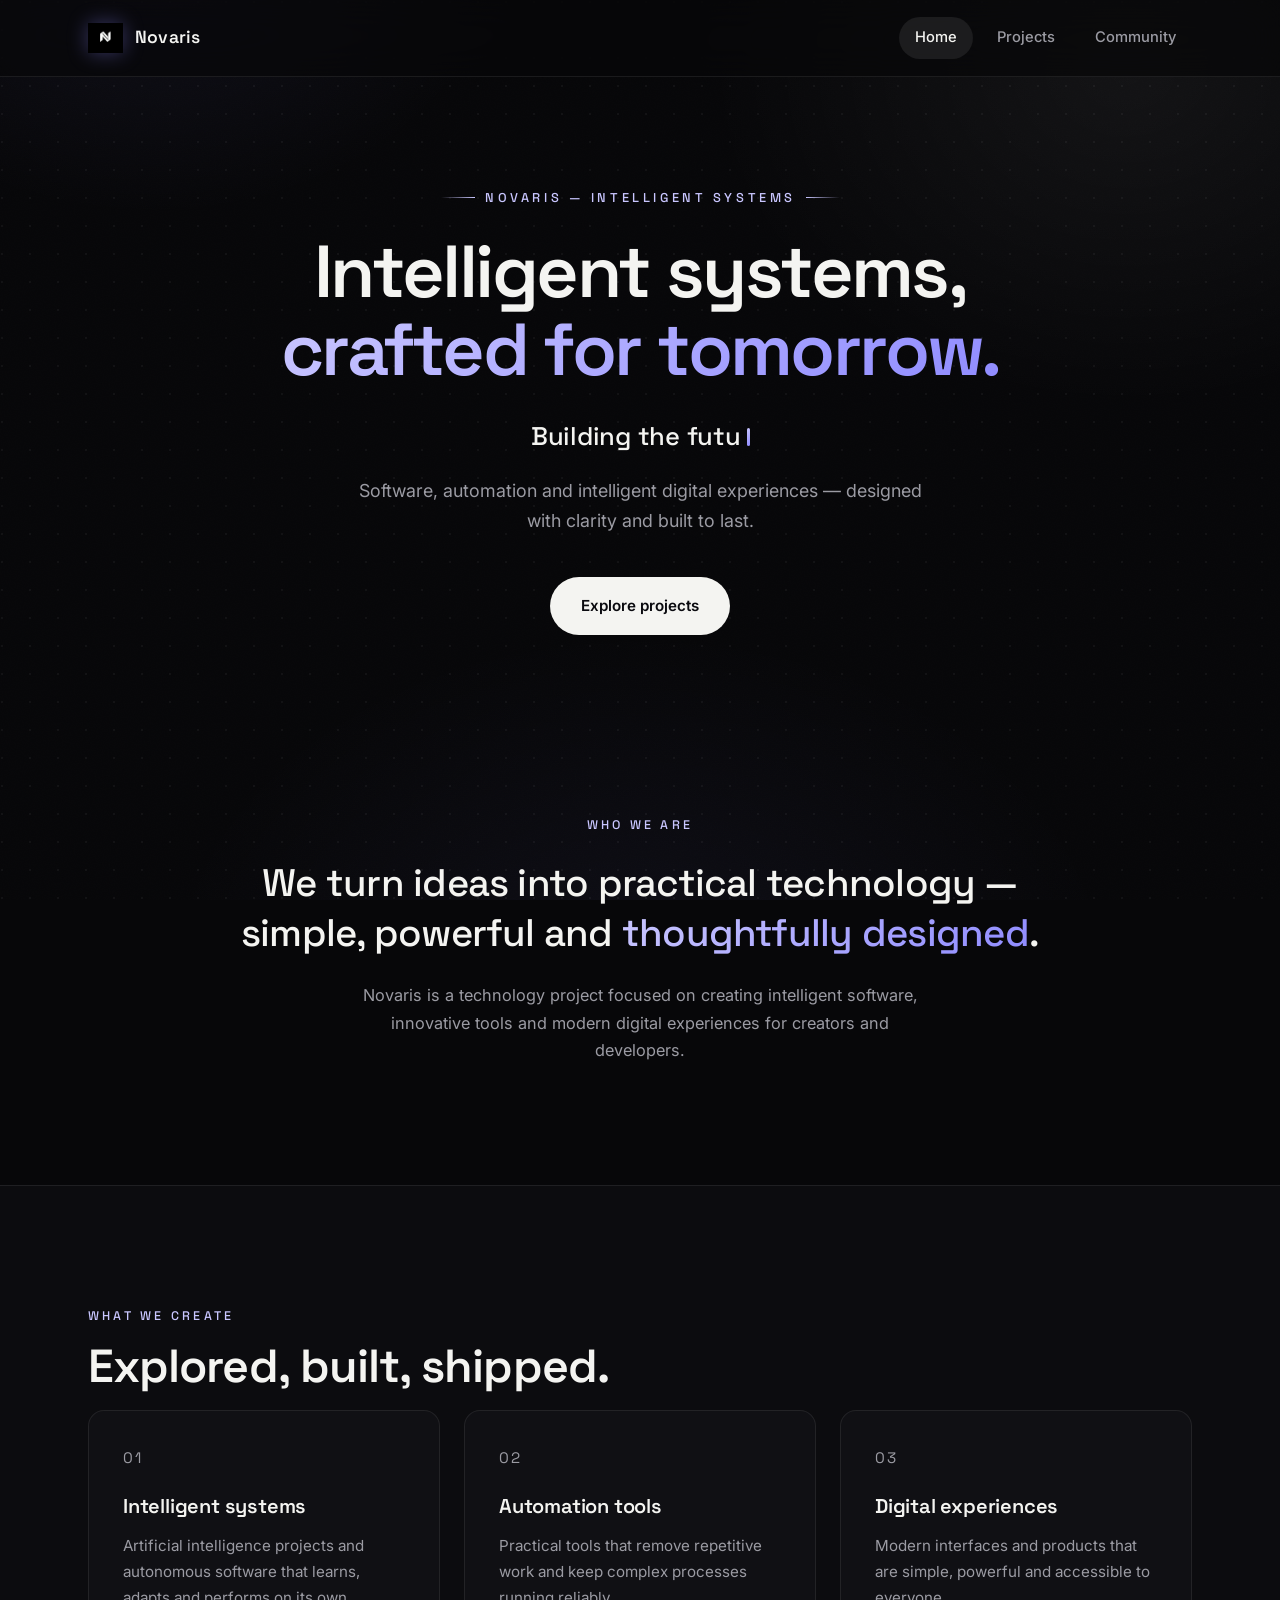
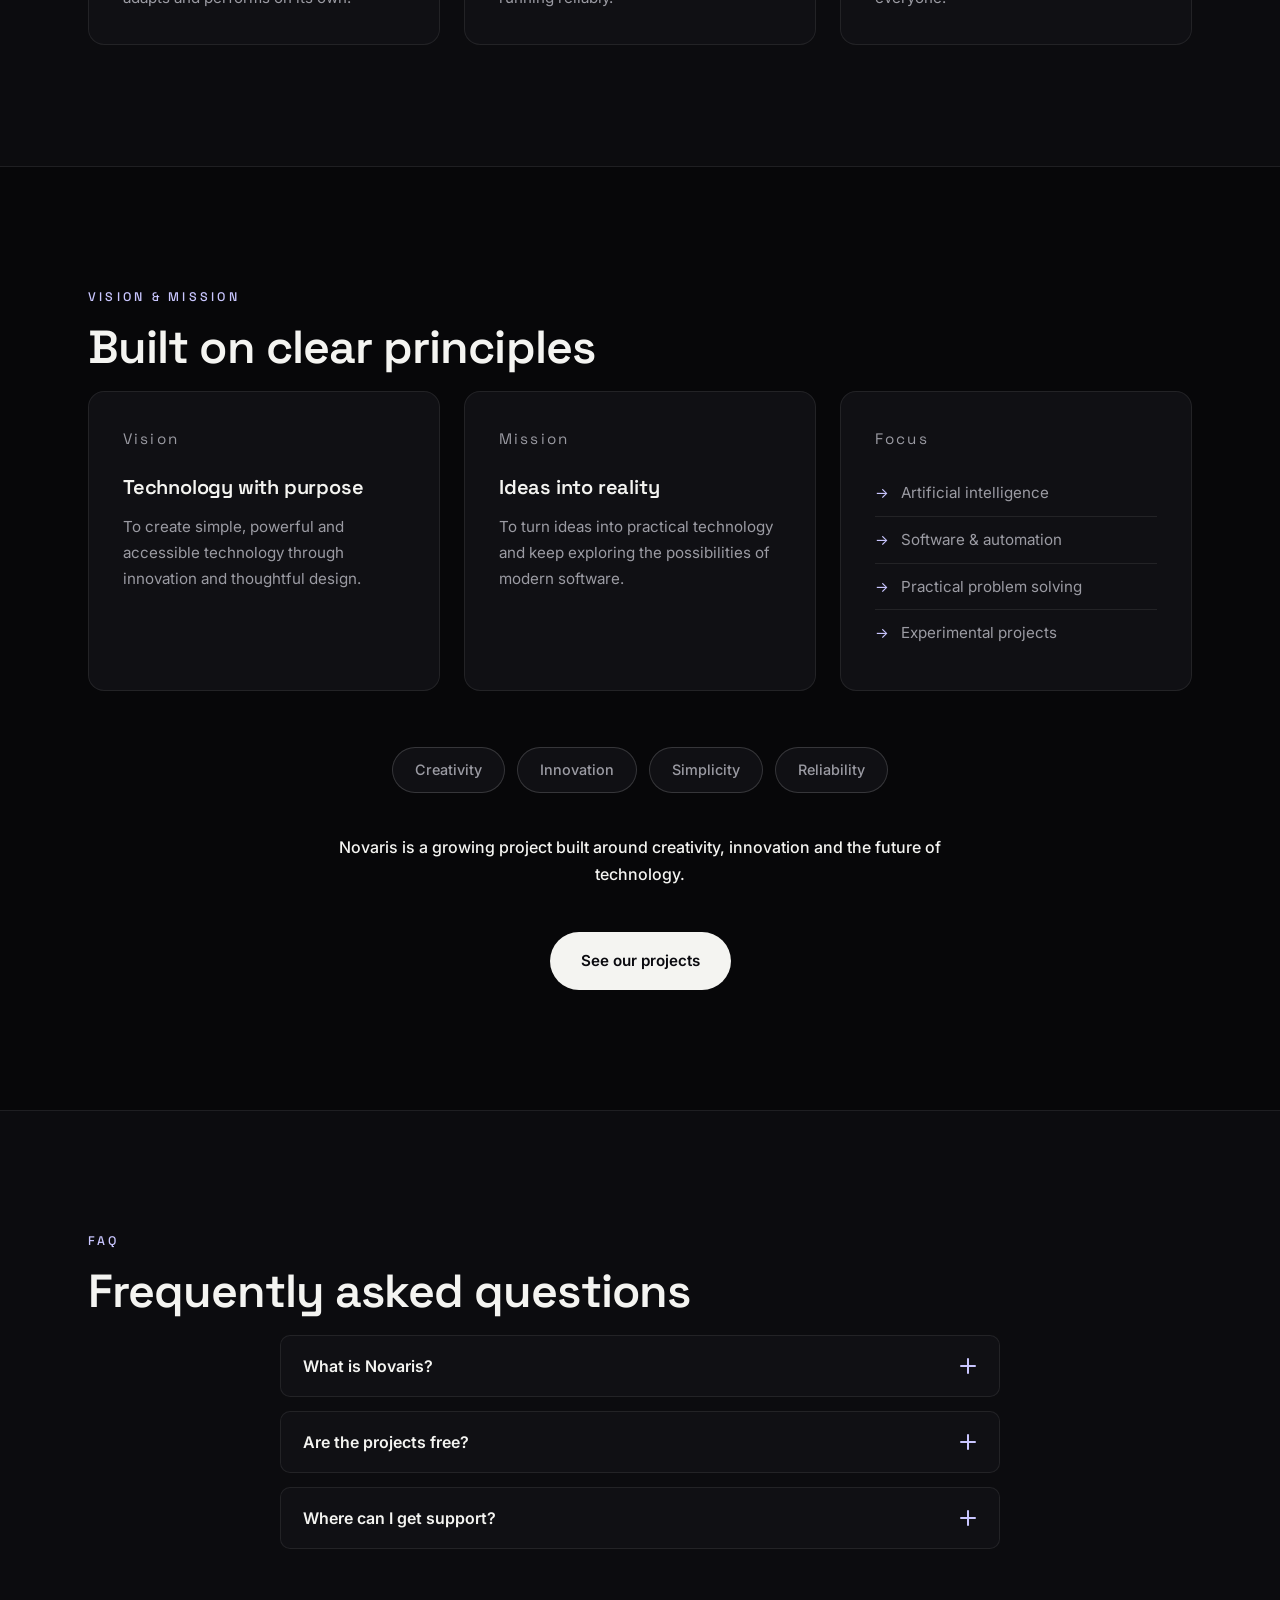
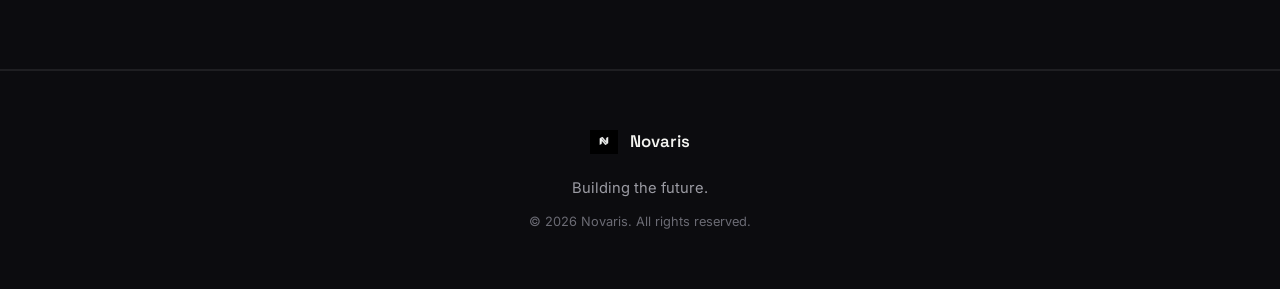
==== index.html @ 2b7970c2 "Fix warning triangle and add translucent orange bg to discontinued cards" ====
<!DOCTYPE html>
<html lang="en">
<head>
    <meta charset="UTF-8">
    <meta name="viewport" content="width=device-width, initial-scale=1.0">
    <title>Novaris — Intelligent Systems</title>
    <meta name="description" content="Novaris builds high-quality software, automation tools, and intelligent digital solutions. Building the future.">
    <link rel="icon" type="image/png" href="assets/logo.png">
    <link rel="preconnect" href="https://fonts.googleapis.com">
    <link rel="preconnect" href="https://fonts.gstatic.com" crossorigin>
    <link href="https://fonts.googleapis.com/css2?family=Inter:wght@300;400;500;600;700&family=Space+Grotesk:wght@400;500;600;700&display=swap" rel="stylesheet">
    <link rel="stylesheet" href="styles.css?v=14">
</head>
<body>

    <div class="page-bg" aria-hidden="true"></div>

    <header class="site-header">
        <nav class="nav container">
            <a href="index.html" class="nav-logo">
                <img src="assets/logo.png" alt="Novaris logo">
                <span>Novaris</span>
            </a>
            <button class="nav-toggle" aria-label="Menu" aria-expanded="false">
                <span></span>
                <span></span>
                <span></span>
            </button>
            <ul class="nav-links">
                <li><a href="index.html">Home</a></li>
                <li><a href="projects.html">Projects</a></li>
                <li><a href="community.html">Community</a></li>
            </ul>
        </nav>
    </header>

    <main>

        <!-- ============ HERO ============ -->
        <section class="hero">
            <div class="container hero-inner">
                <p class="hero-label reveal">Novaris — Intelligent Systems</p>
                <h1 class="hero-title reveal reveal-delay-1">
                    Intelligent systems, <span class="grad">crafted for tomorrow.</span>
                </h1>
                <div class="hero-type reveal reveal-delay-2">
                    <span class="hero-type-text" id="typewriter" aria-label="Animated tagline"></span><span class="type-cursor" aria-hidden="true"></span>
                </div>
                <p class="hero-tagline reveal reveal-delay-3">
                    Software, automation and intelligent digital experiences —
                    designed with clarity and built to last.
                </p>
                <div class="hero-actions reveal reveal-delay-3">
                    <a href="projects.html" class="btn btn-primary">Explore projects</a>
                </div>
            </div>
        </section>

        <!-- ============ STATEMENT ============ -->
        <section class="section statement">
            <div class="container">
                <p class="section-label reveal">Who we are</p>
                <p class="statement-text reveal reveal-delay-1">
                    We turn ideas into practical technology — simple, powerful and
                    <span class="grad">thoughtfully designed</span>.
                </p>
                <p class="statement-sub reveal reveal-delay-2">
                    Novaris is a technology project focused on creating intelligent software,
                    innovative tools and modern digital experiences for creators and developers.
                </p>
            </div>
        </section>

        <!-- ============ WHAT WE DO ============ -->
        <section class="section section-alt">
            <div class="container">
                <p class="section-label reveal">What we create</p>
                <h2 class="section-title reveal reveal-delay-1">Explored, built, shipped.</h2>
                <div class="about-grid">
                    <div class="about-block reveal reveal-delay-1">
                        <p class="about-num">01</p>
                        <h3>Intelligent systems</h3>
                        <p>
                            Artificial intelligence projects and autonomous software that
                            learns, adapts and performs on its own.
                        </p>
                    </div>
                    <div class="about-block reveal reveal-delay-2">
                        <p class="about-num">02</p>
                        <h3>Automation tools</h3>
                        <p>
                            Practical tools that remove repetitive work and keep complex
                            processes running reliably.
                        </p>
                    </div>
                    <div class="about-block reveal reveal-delay-3">
                        <p class="about-num">03</p>
                        <h3>Digital experiences</h3>
                        <p>
                            Modern interfaces and products that are simple, powerful and
                            accessible to everyone.
                        </p>
                    </div>
                </div>
            </div>
        </section>

        <!-- ============ VISION & VALUES ============ -->
        <section class="section">
            <div class="container">
                <p class="section-label reveal">Vision &amp; mission</p>
                <h2 class="section-title reveal reveal-delay-1">Built on clear principles</h2>
                <div class="about-grid">
                    <div class="about-block reveal reveal-delay-1">
                        <p class="about-num">Vision</p>
                        <h3>Technology with purpose</h3>
                        <p>
                            To create simple, powerful and accessible technology through
                            innovation and thoughtful design.
                        </p>
                    </div>
                    <div class="about-block reveal reveal-delay-2">
                        <p class="about-num">Mission</p>
                        <h3>Ideas into reality</h3>
                        <p>
                            To turn ideas into practical technology and keep exploring the
                            possibilities of modern software.
                        </p>
                    </div>
                    <div class="about-block reveal reveal-delay-3">
                        <p class="about-num">Focus</p>
                        <ul class="about-list">
                            <li>Artificial intelligence</li>
                            <li>Software &amp; automation</li>
                            <li>Practical problem solving</li>
                            <li>Experimental projects</li>
                        </ul>
                    </div>
                </div>

                <div class="values reveal">
                    <span class="value">Creativity</span>
                    <span class="value">Innovation</span>
                    <span class="value">Simplicity</span>
                    <span class="value">Reliability</span>
                </div>

                <p class="about-outro reveal">
                    Novaris is a growing project built around creativity, innovation and the
                    future of technology.
                </p>

                <div class="home-actions reveal" style="display:flex; justify-content:center; gap:14px; margin-top:44px; flex-wrap:wrap;">
                    <a href="projects.html" class="btn btn-primary">See our projects</a>
                </div>
            </div>
        </section>

        <!-- ============ FAQ ============ -->
        <section class="section section-alt">
            <div class="container">
                <p class="section-label reveal">FAQ</p>
                <h2 class="section-title reveal reveal-delay-1">Frequently asked questions</h2>
                <div class="faq-list">
                    <div class="faq-item reveal reveal-delay-1">
                        <button class="faq-q" aria-expanded="false">
                            <span>What is Novaris?</span>
                            <span class="faq-icon" aria-hidden="true"></span>
                        </button>
                        <div class="faq-a">
                            <p>
                                Novaris is a technology project focused on creating intelligent
                                software, automation tools and modern digital experiences.
                            </p>
                        </div>
                    </div>
                    <div class="faq-item reveal reveal-delay-2">
                        <button class="faq-q" aria-expanded="false">
                            <span>Are the projects free?</span>
                            <span class="faq-icon" aria-hidden="true"></span>
                        </button>
                        <div class="faq-a">
                            <p>
                                Yes. All projects published on the Projects page are free and
                                available for public download.
                            </p>
                        </div>
                    </div>
                    <div class="faq-item reveal reveal-delay-3">
                        <button class="faq-q" aria-expanded="false">
                            <span>Where can I get support?</span>
                            <span class="faq-icon" aria-hidden="true"></span>
                        </button>
                        <div class="faq-a">
                            <p>
                                Join our <a href="https://discord.gg/MXm9PwqFBa" target="_blank" rel="noopener">Discord community</a>.
                                You can ask questions, report issues and suggest ideas.
                            </p>
                        </div>
                    </div>
                </div>
            </div>
        </section>

    </main>

    <footer class="site-footer">
        <div class="container footer-inner">
            <div class="footer-brand">
                <img src="assets/logo.png" alt="Novaris logo">
                <span>Novaris</span>
            </div>
            <p class="footer-tag">Building the future.</p>
            <p class="footer-copy">© <span id="year"></span> Novaris. All rights reserved.</p>
        </div>
    </footer>

    <script src="script.js?v=10"></script>
</body>
</html>
---- styles.css ----
/* ============================================================
   NOVARIS — Design System
   Premium dark agency aesthetic
   ============================================================ */

:root {
    --bg: #070709;
    --bg-elev: #0c0c0f;
    --surface: #101014;
    --surface-2: #14141a;
    --line: rgba(255, 255, 255, 0.08);
    --line-strong: rgba(255, 255, 255, 0.16);
    --text: #f4f4f1;
    --text-muted: #9b9ba3;
    --text-faint: #6b6b74;
    --accent: #c9c6ff;
    --accent-2: #8f8bff;
    --accent-glow: rgba(140, 135, 255, 0.35);
    --grad: linear-gradient(135deg, var(--accent), var(--accent-2));
    --radius: 16px;
    --radius-sm: 10px;
    --max-width: 1160px;
    --font-body: 'Inter', -apple-system, BlinkMacSystemFont, 'Segoe UI', Roboto, sans-serif;
    --font-display: 'Space Grotesk', var(--font-body);
    --nav-h: 76px;
    --shadow: 0 20px 60px rgba(0, 0, 0, 0.55);
}

* {
    margin: 0;
    padding: 0;
    box-sizing: border-box;
}

html {
    scroll-behavior: smooth;
    scroll-padding-top: calc(var(--nav-h) + 16px);
}

body {
    font-family: var(--font-body);
    color: var(--text);
    background: var(--bg);
    line-height: 1.7;
    -webkit-font-smoothing: antialiased;
    overflow-x: hidden;
}

body.no-scroll {
    overflow: hidden;
}

::selection {
    background: var(--accent-2);
    color: #0a0a0f;
}

[hidden] {
    display: none !important;
}

.container {
    max-width: var(--max-width);
    margin: 0 auto;
    padding: 0 28px;
}

/* ============================================================
   BACKGROUND ORBS + GRAIN
   ============================================================ */

.page-bg {
    position: fixed;
    inset: 0;
    z-index: -1;
    pointer-events: none;
    background:
        radial-gradient(600px 480px at 12% -8%, rgba(140, 135, 255, 0.08), transparent 60%),
        radial-gradient(700px 560px at 88% 8%, rgba(255, 255, 255, 0.05), transparent 60%),
        radial-gradient(800px 600px at 50% 110%, rgba(140, 135, 255, 0.06), transparent 60%);
}

.page-bg::after {
    content: "";
    position: absolute;
    inset: 0;
    opacity: 0.025;
    background-image: url("data:image/svg+xml,%3Csvg xmlns='http://www.w3.org/2000/svg' width='160' height='160'%3E%3Cfilter id='n'%3E%3CfeTurbulence type='fractalNoise' baseFrequency='0.85' numOctaves='2'/%3E%3C/filter%3E%3Crect width='160' height='160' filter='url(%23n)' opacity='0.6'/%3E%3C/svg%3E");
}

.page-bg::before {
    content: "";
    position: absolute;
    inset: 0;
    opacity: 0.055;
    background-image: url("data:image/svg+xml,%3Csvg xmlns='http://www.w3.org/2000/svg' width='28' height='28'%3E%3Ccircle cx='2' cy='2' r='1.1' fill='%23ffffff'/%3E%3C/svg%3E");
}

/* ============================================================
   NAVIGATION
   ============================================================ */

.site-header {
    position: sticky;
    top: 0;
    z-index: 100;
    background: rgba(7, 7, 9, 0.72);
    backdrop-filter: blur(18px) saturate(1.4);
    -webkit-backdrop-filter: blur(18px) saturate(1.4);
    border-bottom: 1px solid var(--line);
}

.nav {
    display: flex;
    align-items: center;
    justify-content: space-between;
    height: var(--nav-h);
    gap: 24px;
}

.nav-logo {
    display: flex;
    align-items: center;
    gap: 12px;
    text-decoration: none;
    color: var(--text);
    font-weight: 600;
    letter-spacing: 0.01em;
    font-family: var(--font-display);
    font-size: 1.1rem;
}

.nav-logo img {
    height: 30px;
    width: auto;
    filter: drop-shadow(0 0 10px var(--accent-glow));
}

.nav-links {
    display: flex;
    list-style: none;
    align-items: center;
    gap: 8px;
}

.nav-links a {
    display: inline-block;
    text-decoration: none;
    color: var(--text-muted);
    font-size: 0.92rem;
    font-weight: 500;
    padding: 8px 16px;
    border-radius: 999px;
    transition: color 0.2s ease, background 0.2s ease;
}

.nav-links a:hover {
    color: var(--text);
    background: rgba(255, 255, 255, 0.06);
}

.nav-links a.active {
    color: var(--text);
    background: rgba(255, 255, 255, 0.08);
}

.nav-toggle {
    display: none;
    flex-direction: column;
    gap: 5px;
    background: none;
    border: none;
    cursor: pointer;
    padding: 8px;
}

.nav-toggle span {
    display: block;
    width: 22px;
    height: 2px;
    background: var(--text);
    border-radius: 2px;
    transition: transform 0.3s ease, opacity 0.3s ease;
}

.nav-toggle.active span:nth-child(1) {
    transform: translateY(7px) rotate(45deg);
}

.nav-toggle.active span:nth-child(2) {
    opacity: 0;
}

.nav-toggle.active span:nth-child(3) {
    transform: translateY(-7px) rotate(-45deg);
}

/* ============================================================
   HERO
   ============================================================ */

.hero {
    position: relative;
    padding: 110px 0 60px;
}

.hero-inner {
    max-width: 900px;
    margin: 0 auto;
    text-align: center;
    display: flex;
    flex-direction: column;
    align-items: center;
}

.hero-label {
    display: inline-flex;
    align-items: center;
    gap: 10px;
    font-family: var(--font-display);
    font-size: 0.8rem;
    font-weight: 500;
    letter-spacing: 0.28em;
    text-transform: uppercase;
    color: var(--accent);
    margin-bottom: 24px;
}

.hero-label::before {
    content: "";
    width: 34px;
    height: 1px;
    background: linear-gradient(90deg, transparent, var(--accent));
}

.hero-label::after {
    content: "";
    width: 34px;
    height: 1px;
    background: linear-gradient(90deg, var(--accent), transparent);
}

.hero-title {
    font-family: var(--font-display);
    font-size: clamp(2.4rem, 6.5vw, 4.6rem);
    font-weight: 600;
    letter-spacing: -0.035em;
    line-height: 1.06;
    margin-bottom: 26px;
    max-width: 18ch;
}

.hero-title .grad {
    background: var(--grad);
    -webkit-background-clip: text;
    background-clip: text;
    -webkit-text-fill-color: transparent;
    color: transparent;
}

.hero-type {
    display: flex;
    align-items: center;
    justify-content: center;
    min-height: 2.4em;
    margin-bottom: 18px;
}

.hero-type-text {
    font-family: var(--font-display);
    font-size: clamp(1.15rem, 2.6vw, 1.6rem);
    font-weight: 500;
    letter-spacing: -0.01em;
    color: var(--text);
    white-space: pre-wrap;
}

.type-cursor {
    display: inline-block;
    width: 3px;
    height: 1.15em;
    margin-left: 6px;
    background: var(--grad);
    border-radius: 2px;
    animation: blink 1s step-end infinite;
}

@keyframes blink {
    0%, 100% { opacity: 1; }
    50% { opacity: 0; }
}

.hero-tagline {
    font-size: 1.12rem;
    color: var(--text-muted);
    max-width: 52ch;
    margin-bottom: 40px;
}

.hero-actions {
    display: flex;
    gap: 14px;
    flex-wrap: wrap;
    justify-content: center;
}

/* ============================================================
   BUTTONS
   ============================================================ */

.btn {
    display: inline-flex;
    align-items: center;
    justify-content: center;
    gap: 8px;
    padding: 15px 30px;
    font-family: var(--font-body);
    font-size: 0.95rem;
    font-weight: 600;
    text-decoration: none;
    border: 1px solid transparent;
    border-radius: 999px;
    cursor: pointer;
    transition: all 0.25s ease;
    white-space: nowrap;
}

.btn-primary {
    background: var(--text);
    color: #0a0a0f;
}

.btn-primary:hover {
    background: #fff;
    box-shadow: 0 0 30px var(--accent-glow);
    transform: translateY(-2px);
}

.btn-accent {
    background: var(--grad);
    color: #0a0a0f;
}

.btn-accent:hover {
    box-shadow: 0 0 34px var(--accent-glow);
    transform: translateY(-2px);
}

.btn-outline {
    background: transparent;
    color: var(--text);
    border-color: var(--line-strong);
}

.btn-outline:hover {
    border-color: var(--accent);
    color: var(--accent);
    transform: translateY(-2px);
}

.btn-sm {
    padding: 10px 20px;
    font-size: 0.85rem;
}

/* ============================================================
   SECTIONS
   ============================================================ */

.section {
    padding: 120px 0;
}

.section-tight {
    padding: 72px 0;
}

.section-alt {
    background: var(--bg-elev);
    border-top: 1px solid var(--line);
    border-bottom: 1px solid var(--line);
}

.section-label {
    font-family: var(--font-display);
    font-size: 0.78rem;
    font-weight: 500;
    text-transform: uppercase;
    letter-spacing: 0.26em;
    color: var(--accent);
    margin-bottom: 14px;
}

.section-title {
    font-family: var(--font-display);
    font-size: clamp(1.9rem, 4vw, 2.9rem);
    font-weight: 600;
    letter-spacing: -0.02em;
    line-height: 1.1;
    margin-bottom: 18px;
}

.section-intro {
    max-width: 640px;
    color: var(--text-muted);
    font-size: 1.05rem;
    margin-bottom: 56px;
}

/* Page headers (inner pages) */
.page-head {
    padding: 96px 0 48px;
}

.page-title {
    font-family: var(--font-display);
    font-size: clamp(2.4rem, 6vw, 4rem);
    font-weight: 600;
    letter-spacing: -0.03em;
    line-height: 1.05;
    margin-bottom: 18px;
}

.page-head .section-intro {
    margin-bottom: 0;
}

/* ============================================================
   HOME: STATEMENT + ABOUT
   ============================================================ */

.statement {
    max-width: 900px;
    margin: 0 auto;
    text-align: center;
}

.statement .section-label {
    margin-bottom: 22px;
}

.statement-text {
    font-family: var(--font-display);
    font-size: clamp(1.5rem, 3.4vw, 2.4rem);
    font-weight: 500;
    letter-spacing: -0.02em;
    line-height: 1.3;
    color: var(--text);
}

.statement-text .grad {
    background: var(--grad);
    -webkit-background-clip: text;
    background-clip: text;
    -webkit-text-fill-color: transparent;
    color: transparent;
}

.statement-sub {
    margin-top: 24px;
    color: var(--text-muted);
    max-width: 560px;
    margin-left: auto;
    margin-right: auto;
    font-size: 1.02rem;
}

/* About grid on home */
.about-grid {
    display: grid;
    grid-template-columns: repeat(3, 1fr);
    gap: 24px;
}

.about-block {
    background: var(--surface);
    border: 1px solid var(--line);
    border-radius: var(--radius);
    padding: 34px;
    position: relative;
    overflow: hidden;
    transition: border-color 0.25s ease, transform 0.25s ease;
}

.about-block::before {
    content: "";
    position: absolute;
    top: 0;
    left: 0;
    right: 0;
    height: 1px;
    background: var(--grad);
    opacity: 0;
    transition: opacity 0.3s ease;
}

.about-block:hover {
    border-color: var(--line-strong);
    transform: translateY(-4px);
}

.about-block:hover::before {
    opacity: 1;
}

.about-num {
    font-family: var(--font-display);
    font-size: 0.8rem;
    color: var(--accent);
    letter-spacing: 0.14em;
    margin-bottom: 18px;
}

.about-block h3 {
    font-family: var(--font-display);
    font-size: 1.25rem;
    font-weight: 600;
    letter-spacing: -0.01em;
    margin-bottom: 10px;
}

.about-block p {
    color: var(--text-muted);
    font-size: 0.95rem;
}

.about-list {
    list-style: none;
    color: var(--text-muted);
    font-size: 0.95rem;
}

.about-list li {
    padding: 10px 0;
    border-bottom: 1px solid var(--line);
}

.about-list li:last-child {
    border-bottom: none;
}

.about-list li::before {
    content: "→";
    color: var(--accent);
    margin-right: 12px;
    font-size: 0.9rem;
}

.about-outro {
    margin-top: 40px;
    font-weight: 500;
    color: var(--text);
    max-width: 640px;
    margin-left: auto;
    margin-right: auto;
    text-align: center;
}

/* ============================================================
   VALUES PILLS
   ============================================================ */

.values {
    display: flex;
    flex-wrap: wrap;
    justify-content: center;
    gap: 12px;
    margin-top: 56px;
}

.value {
    border: 1px solid var(--line-strong);
    background: var(--surface);
    border-radius: 999px;
    padding: 10px 22px;
    font-weight: 500;
    font-size: 0.9rem;
    color: var(--text-muted);
    transition: all 0.2s ease;
}

.value:hover {
    color: var(--accent);
    border-color: var(--accent);
    box-shadow: 0 0 20px var(--accent-glow);
}

/* ============================================================
   PROJECTS: FILTERS
   ============================================================ */

.filters {
    margin-bottom: 48px;
    display: flex;
    align-items: flex-end;
    justify-content: space-between;
    gap: 32px;
    flex-wrap: wrap;
}

.search-input {
    flex: 1 1 420px;
    min-width: 300px;
    height: 58px;
    font-family: var(--font-body);
    font-size: 1rem;
    padding: 0 22px;
    border: 1px solid var(--line-strong);
    border-radius: var(--radius-sm);
    background: var(--surface);
    color: var(--text);
    transition: border-color 0.2s ease, box-shadow 0.2s ease;
}

.search-input::placeholder {
    color: var(--text-faint);
}

.search-input:focus {
    outline: none;
    border-color: var(--accent);
    box-shadow: 0 0 0 3px var(--accent-glow);
}

/* ============================================================
   PROJECTS: TAG FILTER DROPDOWN
   ============================================================ */

.tags-filter {
    position: relative;
    flex-shrink: 0;
}

.tags-btn {
    display: inline-flex;
    align-items: center;
    gap: 10px;
    height: 100%;
    min-height: 58px;
    font-family: var(--font-body);
    font-size: 0.95rem;
    font-weight: 600;
    padding: 0 20px;
    background: var(--surface);
    color: var(--text);
    border: 1px solid var(--line-strong);
    border-radius: var(--radius-sm);
    cursor: pointer;
    transition: border-color 0.2s ease, box-shadow 0.2s ease, background 0.2s ease;
}

.tags-btn:hover {
    border-color: var(--accent);
}

.tags-btn.active {
    border-color: var(--accent);
    box-shadow: 0 0 0 3px var(--accent-glow);
}

.tags-btn svg {
    width: 16px;
    height: 16px;
    flex-shrink: 0;
}

.tags-btn .tags-chev {
    width: 12px;
    height: 12px;
    transition: transform 0.25s ease;
}

.tags-btn.active .tags-chev {
    transform: rotate(180deg);
}

.tags-count {
    font-size: 0.78rem;
    font-weight: 700;
    min-width: 20px;
    height: 20px;
    padding: 0 6px;
    border-radius: 999px;
    background: var(--grad);
    color: #0a0a0f;
    display: inline-flex;
    align-items: center;
    justify-content: center;
}

.tags-menu {
    position: absolute;
    top: calc(100% + 10px);
    right: 0;
    min-width: 240px;
    background: var(--surface-2);
    border: 1px solid var(--line-strong);
    border-radius: 14px;
    padding: 8px;
    box-shadow: var(--shadow);
    z-index: 50;
    opacity: 0;
    transform: translateY(-8px) scale(0.98);
    transform-origin: top right;
    pointer-events: none;
    transition: opacity 0.22s ease, transform 0.22s cubic-bezier(0.22, 1, 0.36, 1);
}

.tags-menu.open {
    opacity: 1;
    transform: translateY(0) scale(1);
    pointer-events: auto;
}

.tag-option {
    display: flex;
    align-items: center;
    justify-content: space-between;
    gap: 12px;
    width: 100%;
    padding: 11px 14px;
    background: none;
    border: none;
    border-radius: 10px;
    font-family: var(--font-body);
    font-size: 0.92rem;
    font-weight: 500;
    color: var(--text-muted);
    cursor: pointer;
    text-align: left;
    transition: background 0.15s ease, color 0.15s ease;
}

.tag-option:hover {
    background: rgba(255, 255, 255, 0.06);
    color: var(--text);
}

.tag-option.active {
    color: var(--accent);
}

.tag-option .tag-check {
    width: 18px;
    height: 18px;
    flex-shrink: 0;
    border-radius: 6px;
    border: 1px solid var(--line-strong);
    display: inline-flex;
    align-items: center;
    justify-content: center;
    transition: all 0.15s ease;
}

.tag-option .tag-check svg {
    width: 11px;
    height: 11px;
    opacity: 0;
    transition: opacity 0.15s ease;
}

.tag-option.active .tag-check {
    background: var(--grad);
    border-color: transparent;
}

.tag-option.active .tag-check svg {
    opacity: 1;
}

/* ============================================================
   PROJECT CARD
   ============================================================ */

.projects-grid {
    display: grid;
    grid-template-columns: repeat(3, 1fr);
    gap: 24px;
}

.empty-state {
    grid-column: 1 / -1;
    text-align: center;
    color: var(--text-muted);
    padding: 70px 0;
    font-size: 1.02rem;
}

.project-card {
    background: var(--surface);
    border: 1px solid var(--line);
    border-radius: var(--radius);
    padding: 30px;
    display: flex;
    flex-direction: column;
    gap: 14px;
    position: relative;
    overflow: hidden;
    transition: border-color 0.25s ease, transform 0.25s ease, box-shadow 0.25s ease;
}

.project-card::after {
    content: "";
    position: absolute;
    top: 0;
    left: 0;
    right: 0;
    height: 1px;
    background: var(--grad);
    opacity: 0;
    transition: opacity 0.3s ease;
}

.project-card:hover {
    border-color: var(--line-strong);
    transform: translateY(-4px);
    box-shadow: var(--shadow);
}

.project-card:hover::after {
    opacity: 1;
}

.project-card.project-discontinued {
    background: rgba(255, 150, 30, 0.08);
}

.card-warning {
    position: absolute;
    top: 22px;
    right: 22px;
    width: 22px;
    height: 19px;
    background: #ffc400;
    clip-path: polygon(50% 0, 0 100%, 100% 100%);
    cursor: help;
}

.card-warning::after {
    content: "!";
    position: absolute;
    left: 50%;
    top: 4px;
    transform: translateX(-50%);
    font-size: 12px;
    font-weight: 800;
    color: #000;
    line-height: 1;
}

.project-title {
    font-family: var(--font-display);
    font-size: 1.2rem;
    font-weight: 600;
    letter-spacing: -0.01em;
}

.project-desc {
    color: var(--text-muted);
    font-size: 0.92rem;
    flex: 1;
}

.project-tags {
    display: flex;
    flex-wrap: wrap;
    gap: 8px;
}

.project-tag {
    font-size: 0.74rem;
    font-weight: 500;
    color: var(--accent);
    background: rgba(140, 135, 255, 0.1);
    border: 1px solid rgba(140, 135, 255, 0.22);
    border-radius: 999px;
    padding: 4px 12px;
}

.download-btn {
    width: 100%;
    justify-content: center;
}

/* ============================================================
   MODAL
   ============================================================ */

.modal-overlay {
    position: fixed;
    inset: 0;
    z-index: 200;
    background: rgba(5, 5, 8, 0.78);
    backdrop-filter: blur(8px);
    -webkit-backdrop-filter: blur(8px);
    display: flex;
    align-items: center;
    justify-content: center;
    padding: 24px;
    opacity: 0;
    animation: modalFade 0.25s ease forwards;
}

@keyframes modalFade {
    to {
        opacity: 1;
    }
}

.modal {
    position: relative;
    width: 100%;
    max-width: 520px;
    background: var(--surface-2);
    border: 1px solid var(--line-strong);
    border-radius: 22px;
    padding: 40px;
    max-height: 85vh;
    overflow-y: auto;
    box-shadow: var(--shadow);
    transform: translateY(12px);
    animation: modalUp 0.3s cubic-bezier(0.22, 1, 0.36, 1) forwards;
}

@keyframes modalUp {
    to {
        transform: translateY(0);
    }
}

.modal-accent {
    position: absolute;
    top: 0;
    left: 28px;
    right: 28px;
    height: 2px;
    background: var(--grad);
    border-radius: 999px;
    opacity: 0.7;
}

.modal-head {
    display: flex;
    align-items: center;
    gap: 16px;
    margin-bottom: 20px;
    padding-right: 24px;
}

.modal-icon {
    width: 48px;
    height: 48px;
    flex-shrink: 0;
    border-radius: 14px;
    background: linear-gradient(135deg, rgba(140, 135, 255, 0.18), rgba(140, 135, 255, 0.06));
    border: 1px solid rgba(140, 135, 255, 0.28);
    display: flex;
    align-items: center;
    justify-content: center;
    color: var(--accent);
}

.modal-icon svg {
    width: 22px;
    height: 22px;
}

.modal-kicker {
    font-family: var(--font-display);
    font-size: 0.7rem;
    font-weight: 500;
    letter-spacing: 0.22em;
    text-transform: uppercase;
    color: var(--accent);
    margin-bottom: 4px;
}

.modal-close {
    position: absolute;
    top: 16px;
    right: 18px;
    background: none;
    border: none;
    color: var(--text-muted);
    font-size: 1.5rem;
    line-height: 1;
    cursor: pointer;
    width: 36px;
    height: 36px;
    border-radius: 50%;
    display: flex;
    align-items: center;
    justify-content: center;
    transition: all 0.2s ease;
}

.modal-close:hover {
    color: var(--text);
    background: rgba(255, 255, 255, 0.08);
}

.modal-title {
    font-family: var(--font-display);
    font-size: 1.55rem;
    font-weight: 600;
    letter-spacing: -0.02em;
    line-height: 1.15;
}

.modal-desc {
    color: var(--text-muted);
    font-size: 0.95rem;
    margin-bottom: 28px;
    line-height: 1.65;
}

.modal-section-label {
    font-family: var(--font-display);
    font-size: 0.72rem;
    font-weight: 500;
    letter-spacing: 0.2em;
    text-transform: uppercase;
    color: var(--text-faint);
    margin-bottom: 14px;
}

.modal-versions {
    display: flex;
    flex-direction: column;
    gap: 12px;
}

.version-item {
    display: flex;
    align-items: center;
    justify-content: space-between;
    gap: 16px;
    padding: 16px 18px;
    background: var(--surface);
    border: 1px solid var(--line);
    border-radius: var(--radius-sm);
    transition: border-color 0.2s ease, transform 0.2s ease;
}

.version-item:hover {
    border-color: var(--line-strong);
    transform: translateY(-1px);
}

.version-info {
    min-width: 0;
}

.version-label {
    font-weight: 600;
    font-size: 0.95rem;
    font-family: var(--font-display);
    letter-spacing: -0.01em;
}

.version-badge {
    display: inline-block;
    font-size: 0.68rem;
    font-weight: 600;
    letter-spacing: 0.04em;
    text-transform: uppercase;
    color: #0a0a0f;
    background: var(--grad);
    border-radius: 999px;
    padding: 3px 10px;
    margin-left: 8px;
    vertical-align: 2px;
}

.version-meta {
    font-size: 0.78rem;
    color: var(--text-faint);
    margin-top: 3px;
}

.version-download {
    flex-shrink: 0;
    display: inline-flex;
    align-items: center;
    gap: 8px;
}

.version-item.version-disabled {
    opacity: 0.55;
}

.version-item.version-disabled:hover {
    border-color: var(--line);
    transform: none;
}

.version-badge-muted {
    background: var(--line-strong);
    color: var(--text-muted);
}

.version-na {
    flex-shrink: 0;
    display: inline-flex;
    align-items: center;
    gap: 8px;
    background: transparent;
    color: var(--text-muted);
    border: 1px solid var(--line-strong);
    cursor: default;
}

.modal-note {
    margin-top: 20px;
    font-size: 0.8rem;
    color: var(--text-faint);
    text-align: center;
}

/* ============================================================
   COMMUNITY
   ============================================================ */

.community-cta {
    text-align: center;
    max-width: 640px;
    margin: 0 auto 72px;
    padding: 56px 40px;
    background: var(--surface);
    border: 1px solid var(--line-strong);
    border-radius: 24px;
    position: relative;
    overflow: hidden;
}

.community-cta::before {
    content: "";
    position: absolute;
    top: 0;
    left: 0;
    right: 0;
    height: 2px;
    background: var(--grad);
    opacity: 0.7;
}

.community-cta-icon {
    width: 60px;
    height: 60px;
    margin: 0 auto 24px;
    border-radius: 18px;
    background: linear-gradient(135deg, rgba(140, 135, 255, 0.18), rgba(140, 135, 255, 0.06));
    border: 1px solid rgba(140, 135, 255, 0.28);
    display: flex;
    align-items: center;
    justify-content: center;
    color: var(--accent);
}

.community-cta-icon svg {
    width: 28px;
    height: 28px;
}

.community-cta-title {
    font-family: var(--font-display);
    font-size: 1.6rem;
    font-weight: 600;
    letter-spacing: -0.02em;
    margin-bottom: 12px;
}

.community-cta-text {
    color: var(--text-muted);
    font-size: 1rem;
    margin-bottom: 28px;
}

.community-perks {
    margin-top: 8px;
}

/* ============================================================
   FAQ
   ============================================================ */

.faq-list {
    max-width: 720px;
    margin: 0 auto;
    display: flex;
    flex-direction: column;
    gap: 14px;
}

.faq-item {
    background: var(--surface);
    border: 1px solid var(--line);
    border-radius: var(--radius-sm);
    overflow: hidden;
    transition: border-color 0.2s ease;
}

.faq-item:hover {
    border-color: var(--line-strong);
}

.faq-q {
    width: 100%;
    display: flex;
    align-items: center;
    justify-content: space-between;
    gap: 16px;
    padding: 20px 22px;
    background: none;
    border: none;
    font-family: var(--font-body);
    font-size: 1rem;
    font-weight: 600;
    color: var(--text);
    text-align: left;
    cursor: pointer;
}

.faq-icon {
    position: relative;
    width: 18px;
    height: 18px;
    flex-shrink: 0;
}

.faq-icon::before,
.faq-icon::after {
    content: "";
    position: absolute;
    background: var(--accent);
    border-radius: 2px;
    transition: transform 0.25s ease;
}

.faq-icon::before {
    top: 8px;
    left: 1px;
    width: 16px;
    height: 2px;
}

.faq-icon::after {
    top: 1px;
    left: 8px;
    width: 2px;
    height: 16px;
}

.faq-q[aria-expanded="true"] .faq-icon::after {
    transform: scaleY(0);
}

.faq-a {
    max-height: 0;
    overflow: hidden;
    transition: max-height 0.3s ease;
}

.faq-a p {
    padding: 0 22px 20px;
    color: var(--text-muted);
    font-size: 0.95rem;
}

.faq-a a {
    color: var(--accent);
    text-decoration: none;
}

.faq-a a:hover {
    text-decoration: underline;
}

/* ============================================================
   REVEAL ANIMATION
   ============================================================ */

.reveal {
    opacity: 0;
    transform: translateY(26px);
    transition: opacity 0.7s ease, transform 0.7s cubic-bezier(0.22, 1, 0.36, 1);
    will-change: opacity, transform;
}

.reveal.visible {
    opacity: 1;
    transform: translateY(0);
}

.reveal-delay-1 { transition-delay: 0.08s; }
.reveal-delay-2 { transition-delay: 0.16s; }
.reveal-delay-3 { transition-delay: 0.24s; }

/* ============================================================
   FOOTER
   ============================================================ */

.site-footer {
    border-top: 1px solid var(--line);
    padding: 56px 0;
    background: var(--bg-elev);
}

.footer-inner {
    display: flex;
    flex-direction: column;
    align-items: center;
    gap: 10px;
    text-align: center;
}

.footer-brand {
    display: flex;
    align-items: center;
    gap: 12px;
    font-family: var(--font-display);
    font-weight: 600;
    font-size: 1.05rem;
    margin-bottom: 10px;
}

.footer-brand img {
    height: 24px;
    width: auto;
}

.footer-tag {
    color: var(--text-muted);
    font-size: 0.92rem;
}

.footer-copy {
    color: var(--text-faint);
    font-size: 0.8rem;
}

/* ============================================================
   RESPONSIVE
   ============================================================ */

@media (max-width: 900px) {
    .projects-grid {
        grid-template-columns: repeat(2, 1fr);
    }

    .about-grid {
        grid-template-columns: 1fr;
    }

    .section {
        padding: 84px 0;
    }

    .hero {
        padding: 84px 0 48px;
    }
}

@media (max-width: 768px) {
    .nav-toggle {
        display: flex;
    }

    .nav-links {
        position: absolute;
        top: var(--nav-h);
        left: 0;
        right: 0;
        flex-direction: column;
        align-items: stretch;
        gap: 4px;
        background: rgba(7, 7, 9, 0.96);
        backdrop-filter: blur(18px);
        border-bottom: 1px solid var(--line);
        padding: 16px 24px;
        max-height: 0;
        overflow: hidden;
        transition: max-height 0.3s ease;
    }

    .nav-links.open {
        max-height: 340px;
    }

    .nav-links a {
        padding: 14px 16px;
        border-radius: var(--radius-sm);
    }
}

@media (max-width: 640px) {
    .projects-grid {
        grid-template-columns: 1fr;
    }
}
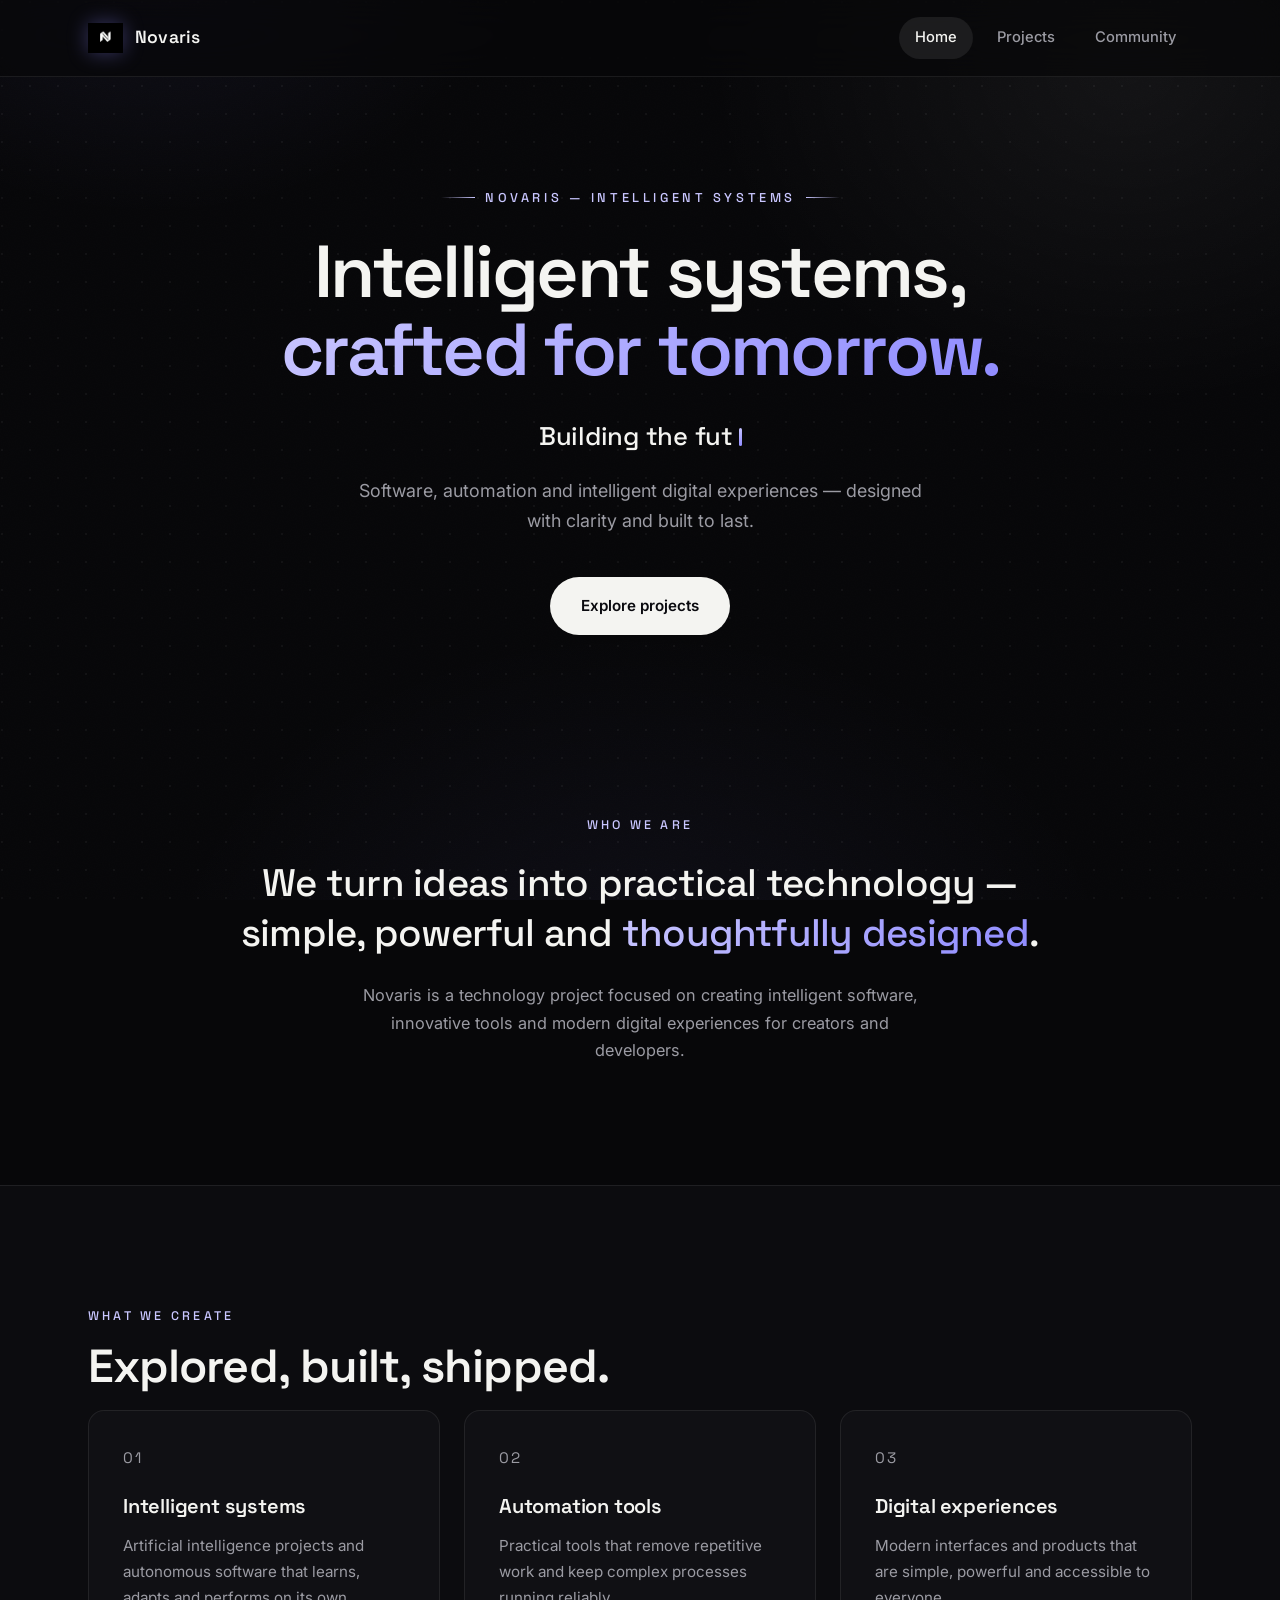
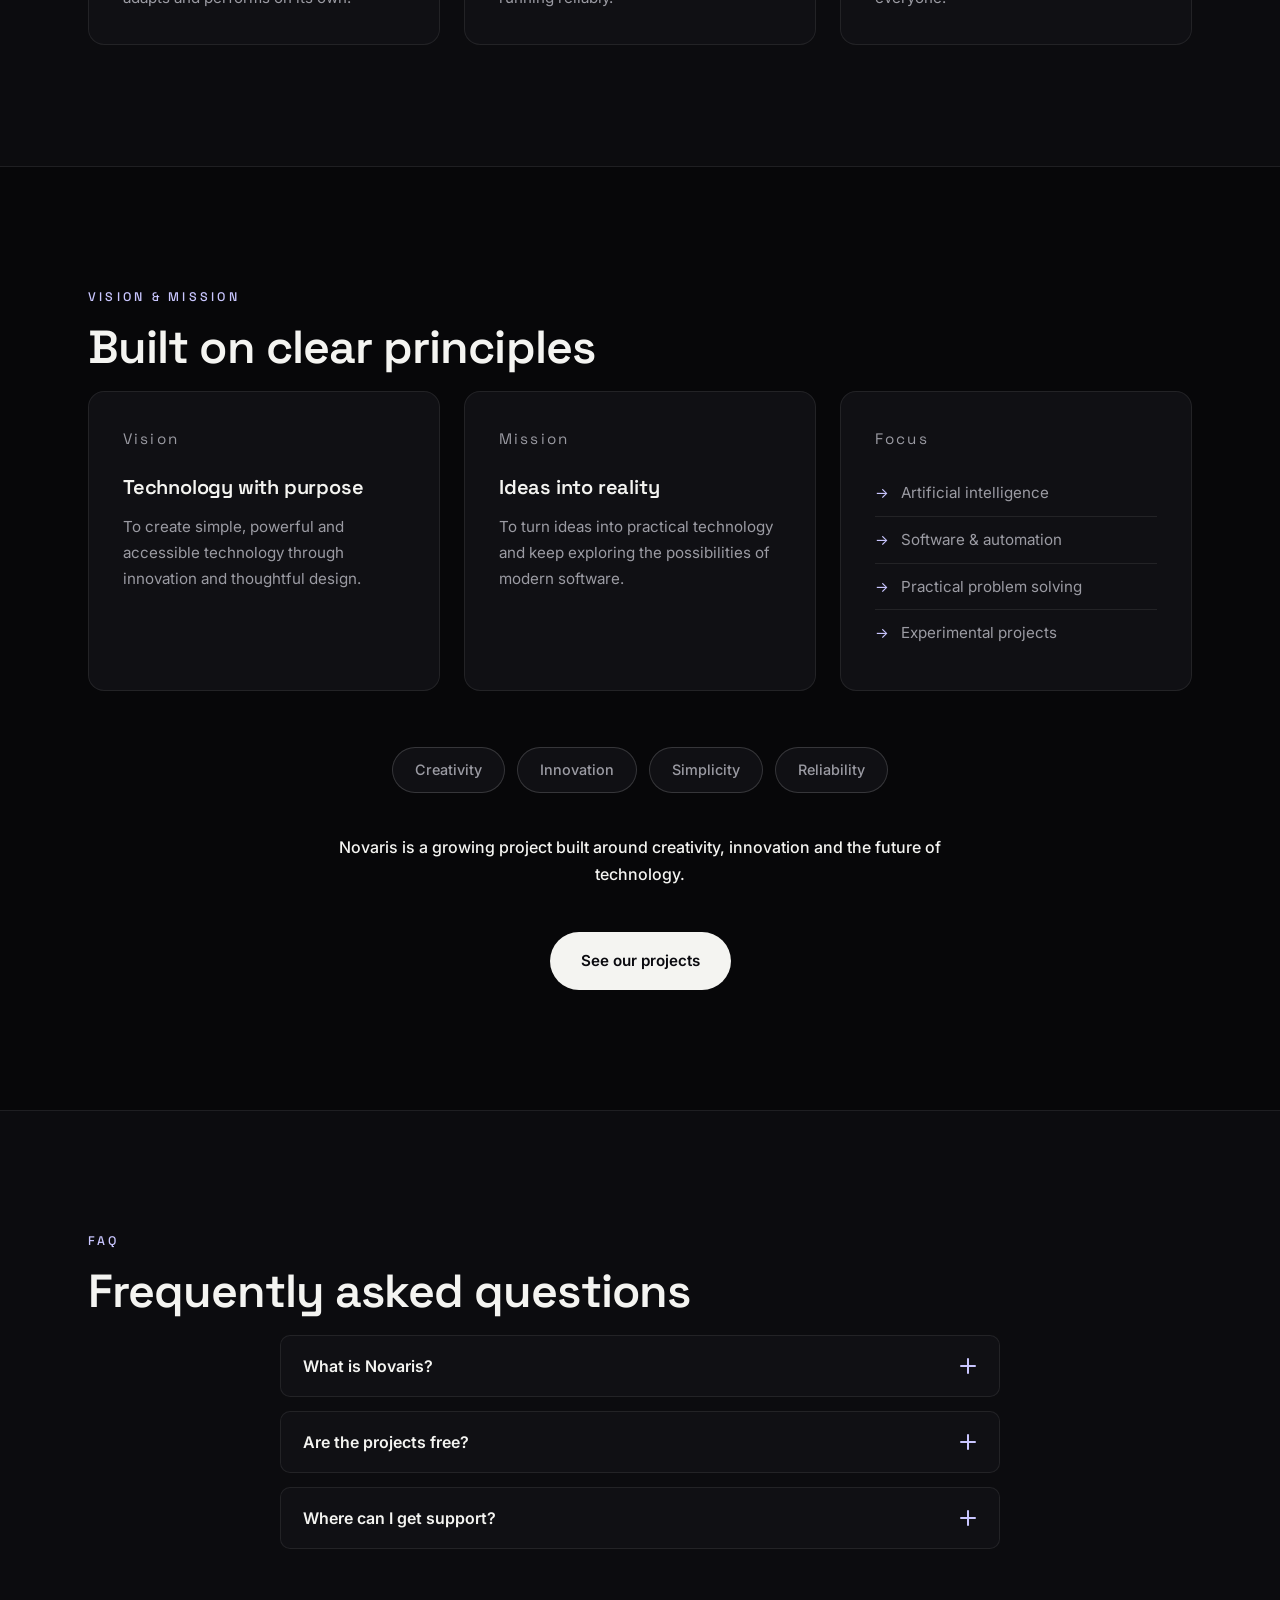
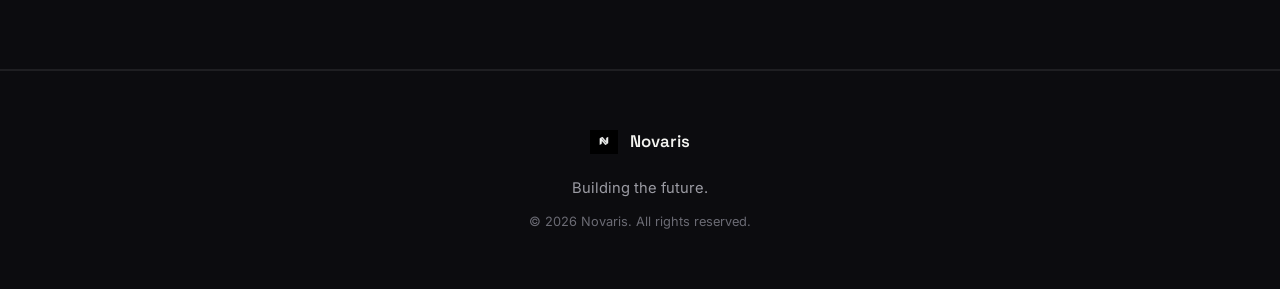
==== commit d1b84165: "Retry logic in fetchCount for resilience" ====
--- a/index.html
+++ b/index.html
@@ -9,7 +9,7 @@
     <link rel="preconnect" href="https://fonts.googleapis.com">
     <link rel="preconnect" href="https://fonts.gstatic.com" crossorigin>
     <link href="https://fonts.googleapis.com/css2?family=Inter:wght@300;400;500;600;700&family=Space+Grotesk:wght@400;500;600;700&display=swap" rel="stylesheet">
-    <link rel="stylesheet" href="styles.css?v=14">
+    <link rel="stylesheet" href="styles.css?v=15">
 </head>
 <body>
 
@@ -215,6 +215,6 @@
         </div>
     </footer>
 
-    <script src="script.js?v=10"></script>
+    <script src="script.js?v=16"></script>
 </body>
 </html>
--- a/styles.css
+++ b/styles.css
@@ -861,6 +861,75 @@
     flex: 1;
 }
 
+.project-downloads {
+    display: flex;
+    align-items: center;
+    gap: 6px;
+    color: var(--text-muted);
+    font-size: 0.82rem;
+    font-weight: 500;
+}
+
+.project-downloads svg {
+    width: 14px;
+    height: 14px;
+    flex-shrink: 0;
+    opacity: 0.7;
+}
+
+.downloads-count {
+    color: var(--text);
+    font-weight: 600;
+}
+
+.project-downloads-row {
+    display: flex;
+    align-items: center;
+    gap: 10px;
+    margin-top: 8px;
+}
+
+.refresh-count {
+    display: inline-flex;
+    align-items: center;
+    justify-content: center;
+    width: 28px;
+    height: 28px;
+    border-radius: var(--radius-sm, 6px);
+    background: transparent;
+    border: 1px solid var(--line);
+    color: var(--text-muted);
+    cursor: pointer;
+    transition: all 0.2s ease;
+    flex-shrink: 0;
+}
+
+.refresh-count:hover {
+    background: var(--surface-hover);
+    color: var(--text);
+    border-color: var(--line-strong);
+}
+
+.refresh-count:focus-visible {
+    outline: 2px solid var(--accent);
+    outline-offset: 2px;
+}
+
+.refresh-count svg {
+    width: 16px;
+    height: 16px;
+    transition: transform 0.3s ease;
+}
+
+.refresh-count.spinning svg {
+    animation: spin 1s linear infinite;
+}
+
+@keyframes spin {
+    from { transform: rotate(0deg); }
+    to { transform: rotate(360deg); }
+}
+
 .project-tags {
     display: flex;
     flex-wrap: wrap;
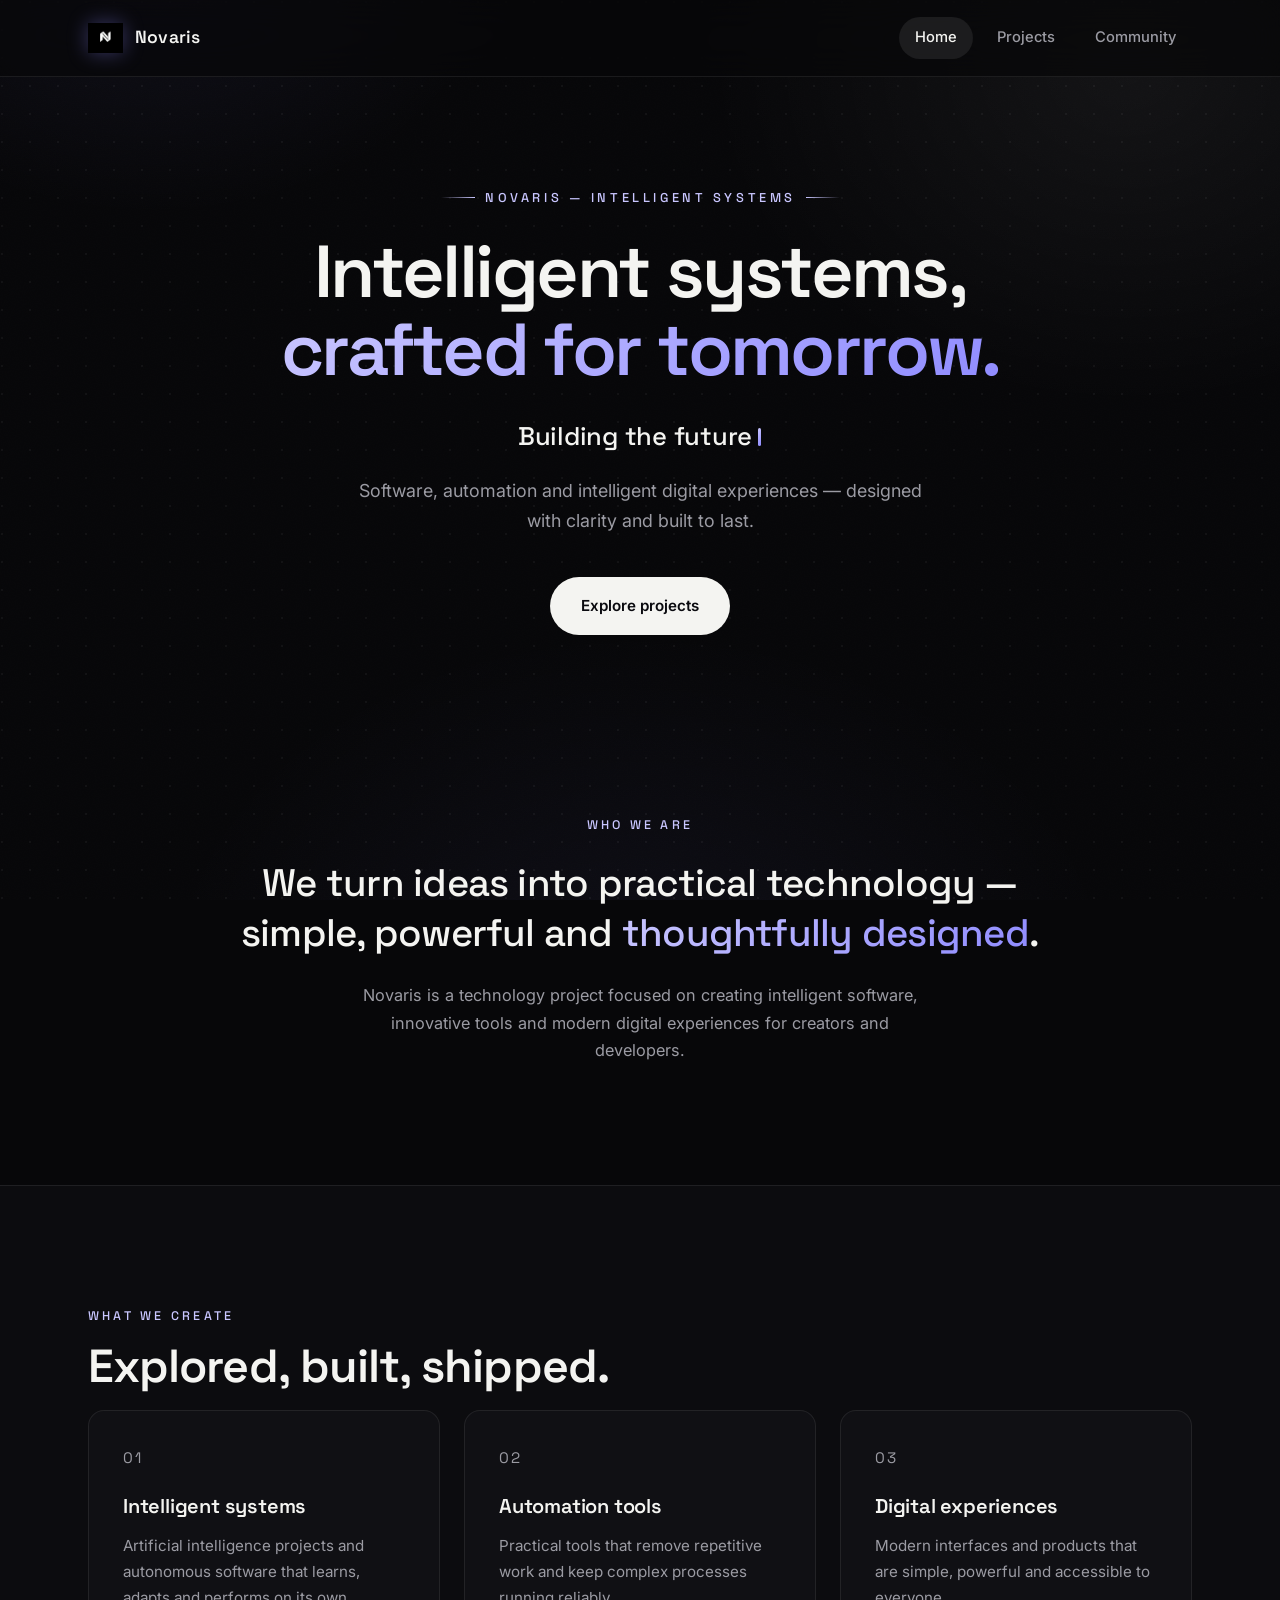
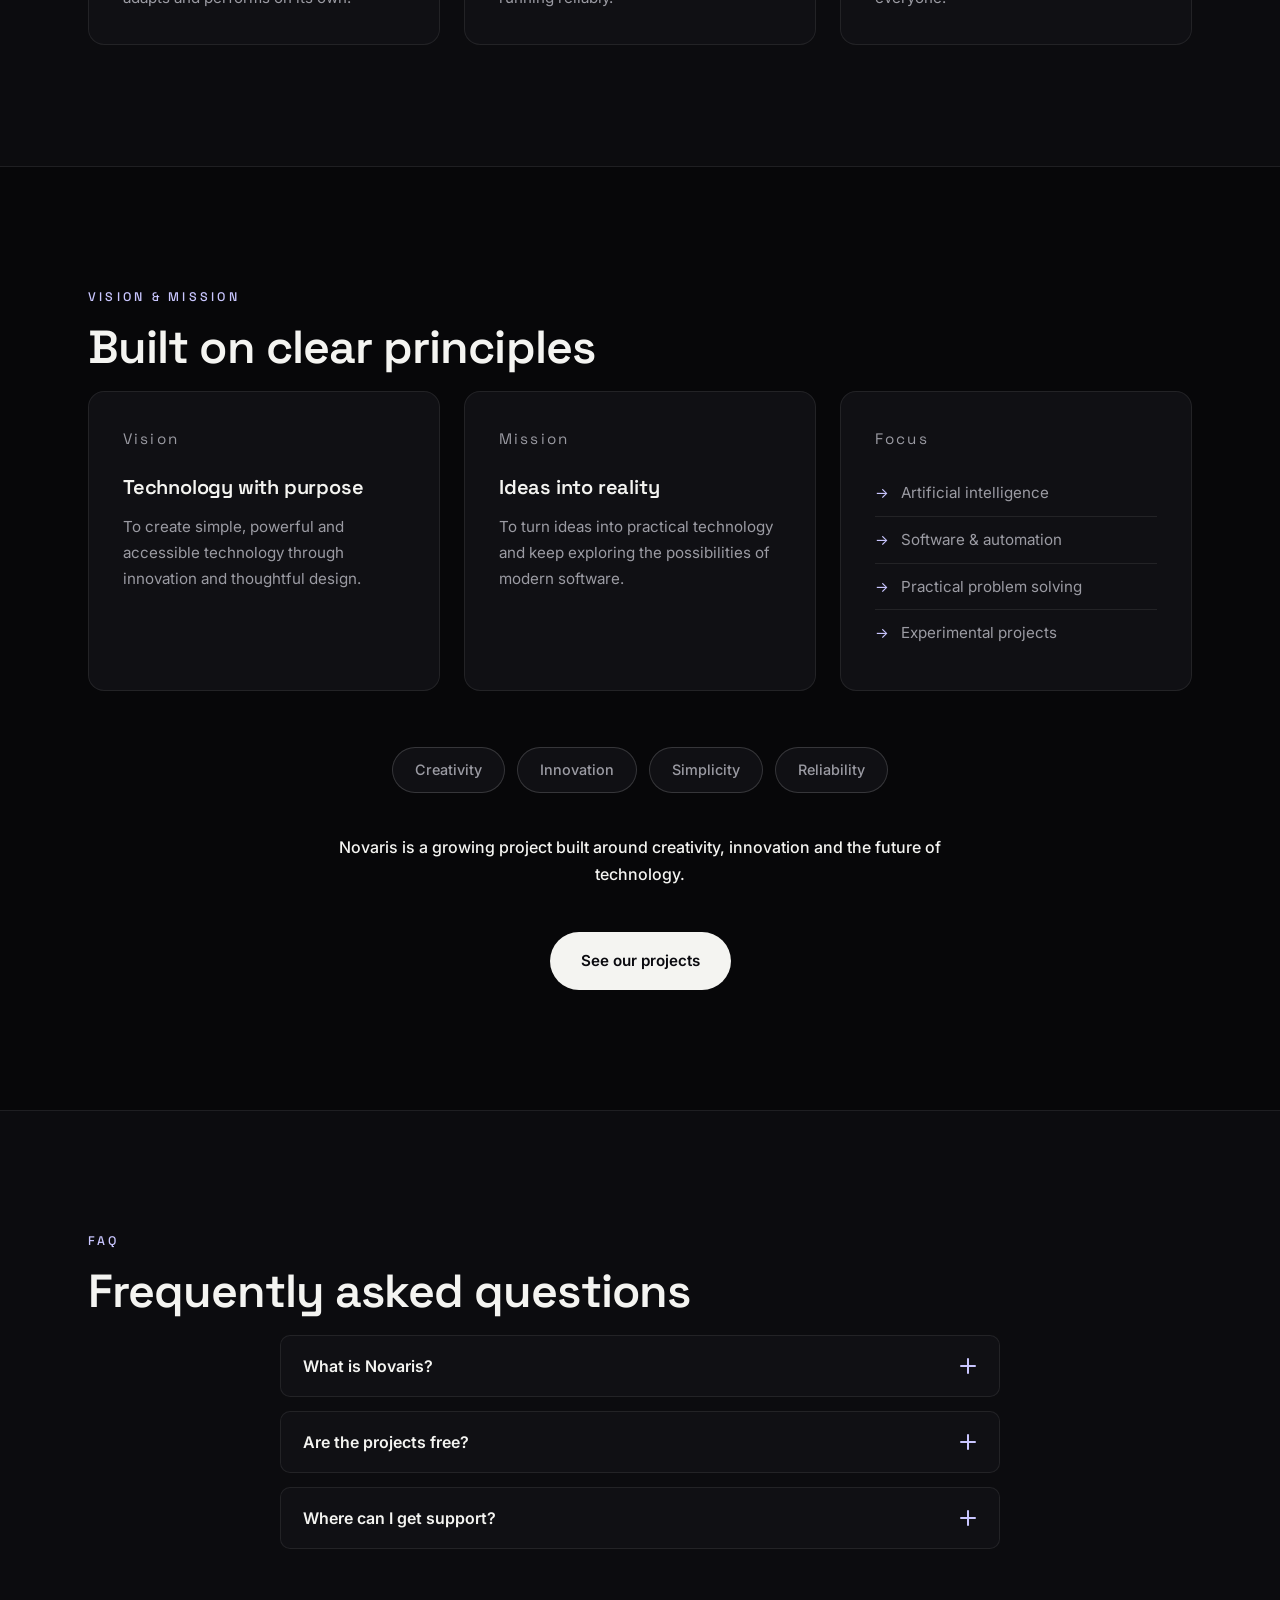
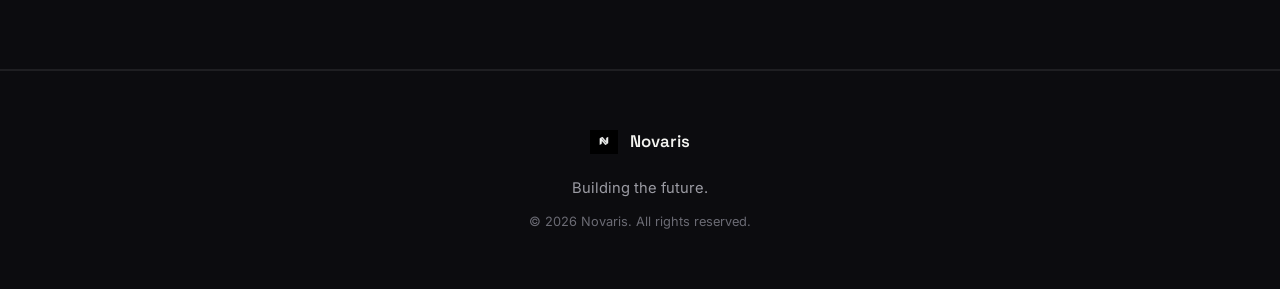
==== commit ea94e096: "Bump script cache version" ====
--- a/index.html
+++ b/index.html
@@ -215,6 +215,6 @@
         </div>
     </footer>
 
-    <script src="script.js?v=16"></script>
+    <script src="script.js?v=17"></script>
 </body>
 </html>
